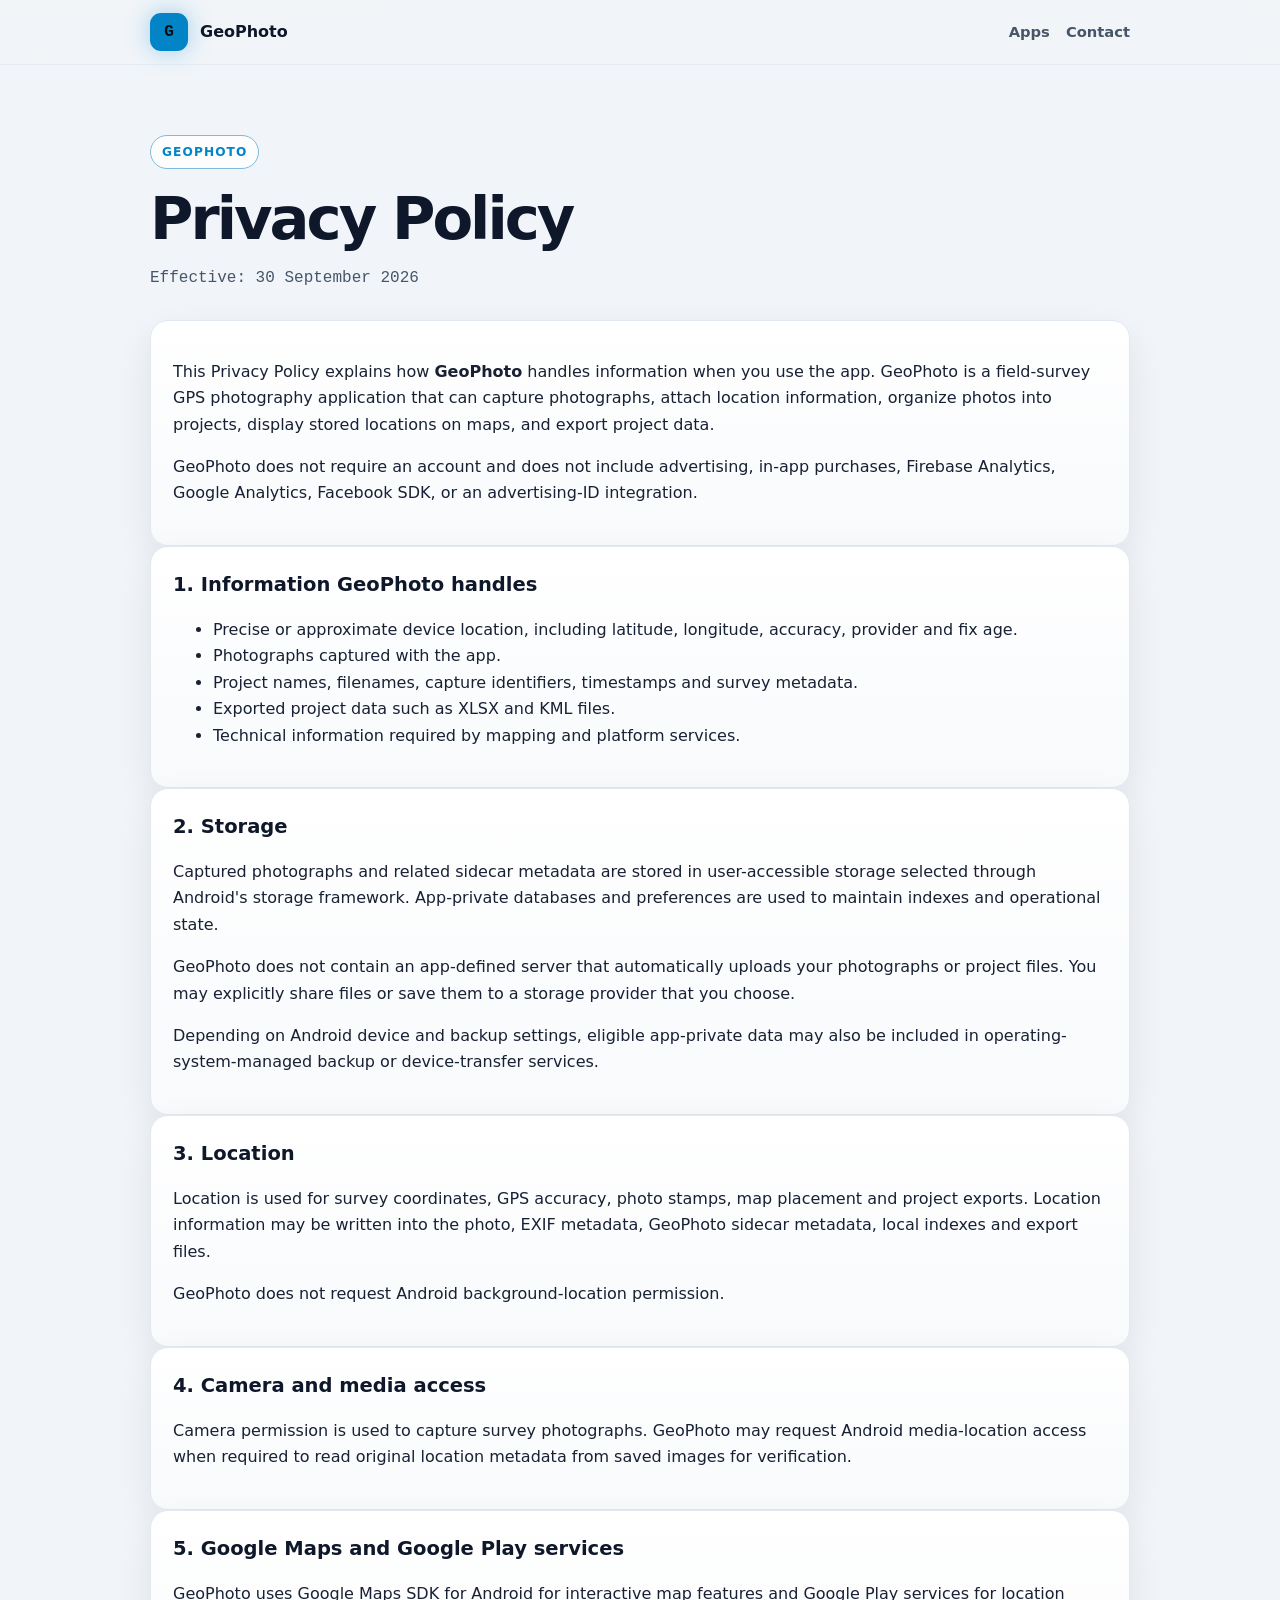
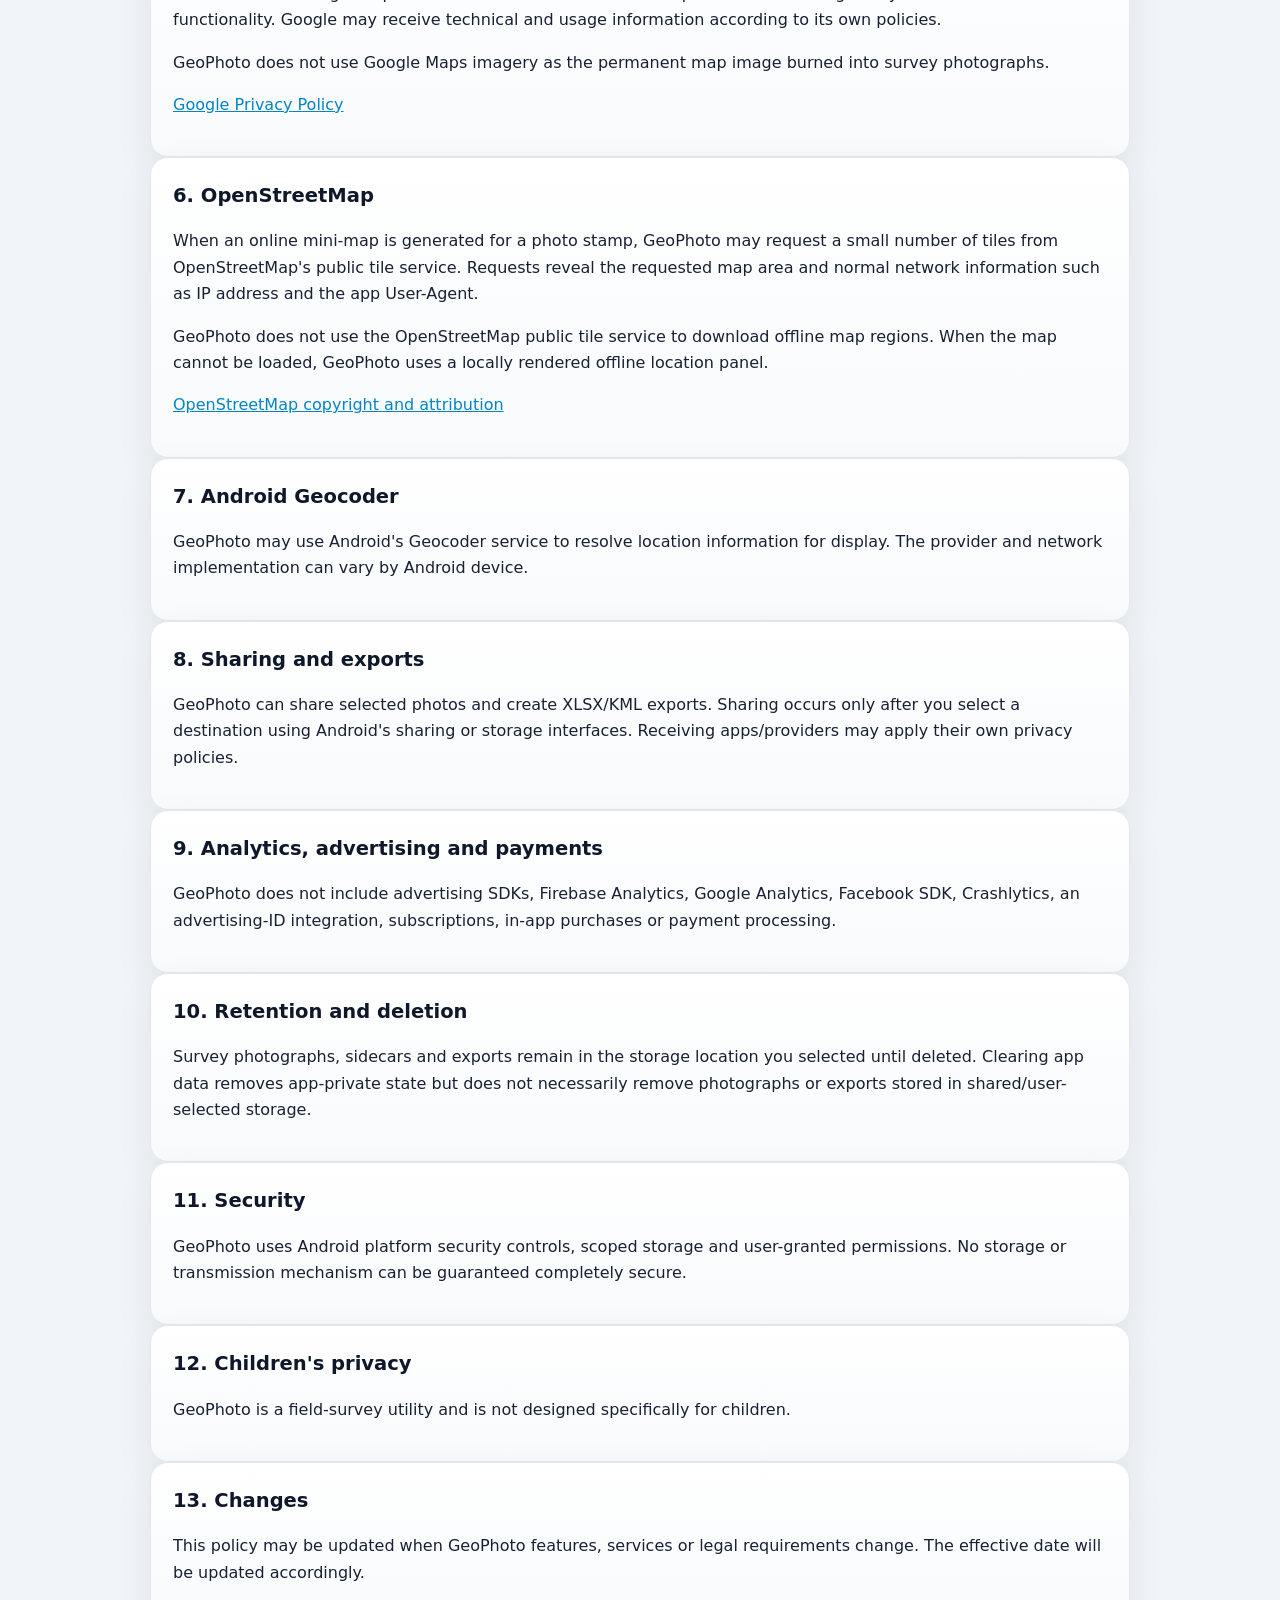
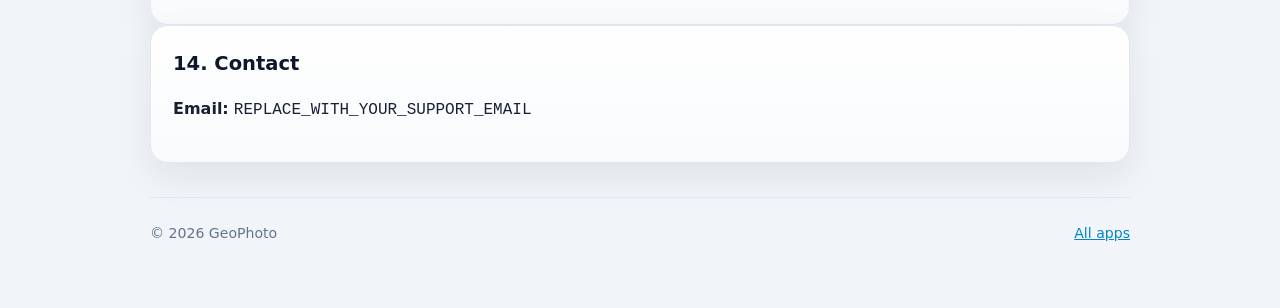
==== geophoto/privacy-policy.html @ 820b0509 "Fix GeoPhoto privacy policy path" ====
<!doctype html>
<html lang="en">
<head>
<meta charset="utf-8"><meta name="viewport" content="width=device-width,initial-scale=1">
<title>GeoPhoto Privacy Policy</title>
<meta name="description" content="Privacy Policy for GeoPhoto.">
<link rel="stylesheet" href="../styles.css">
</head>
<body>
<header class="topbar"><div class="inner">
  <a class="brand" href="../index.html"><span class="logo">G</span><span>GeoPhoto</span></a>
  <nav class="nav"><a href="../index.html">Apps</a><a href="#contact">Contact</a></nav>
</div></header>

<main class="shell">
  <section class="policy-header">
    <span class="eyebrow">GeoPhoto</span>
    <h1>Privacy Policy</h1>
    <p class="muted mono">Effective: 30 September 2026</p>
  </section>

  <section class="card">
    <p>This Privacy Policy explains how <strong>GeoPhoto</strong> handles information when you use the app. GeoPhoto is a field-survey GPS photography application that can capture photographs, attach location information, organize photos into projects, display stored locations on maps, and export project data.</p>
    <p>GeoPhoto does not require an account and does not include advertising, in-app purchases, Firebase Analytics, Google Analytics, Facebook SDK, or an advertising-ID integration.</p>
  </section>

  <section class="card"><h2>1. Information GeoPhoto handles</h2>
    <ul>
      <li>Precise or approximate device location, including latitude, longitude, accuracy, provider and fix age.</li>
      <li>Photographs captured with the app.</li>
      <li>Project names, filenames, capture identifiers, timestamps and survey metadata.</li>
      <li>Exported project data such as XLSX and KML files.</li>
      <li>Technical information required by mapping and platform services.</li>
    </ul>
  </section>

  <section class="card"><h2>2. Storage</h2>
    <p>Captured photographs and related sidecar metadata are stored in user-accessible storage selected through Android's storage framework. App-private databases and preferences are used to maintain indexes and operational state.</p>
    <p>GeoPhoto does not contain an app-defined server that automatically uploads your photographs or project files. You may explicitly share files or save them to a storage provider that you choose.</p>
    <p>Depending on Android device and backup settings, eligible app-private data may also be included in operating-system-managed backup or device-transfer services.</p>
  </section>

  <section class="card"><h2>3. Location</h2>
    <p>Location is used for survey coordinates, GPS accuracy, photo stamps, map placement and project exports. Location information may be written into the photo, EXIF metadata, GeoPhoto sidecar metadata, local indexes and export files.</p>
    <p>GeoPhoto does not request Android background-location permission.</p>
  </section>

  <section class="card"><h2>4. Camera and media access</h2>
    <p>Camera permission is used to capture survey photographs. GeoPhoto may request Android media-location access when required to read original location metadata from saved images for verification.</p>
  </section>

  <section class="card"><h2>5. Google Maps and Google Play services</h2>
    <p>GeoPhoto uses Google Maps SDK for Android for interactive map features and Google Play services for location functionality. Google may receive technical and usage information according to its own policies.</p>
    <p>GeoPhoto does not use Google Maps imagery as the permanent map image burned into survey photographs.</p>
    <p><a href="https://policies.google.com/privacy" rel="noopener noreferrer">Google Privacy Policy</a></p>
  </section>

  <section class="card"><h2>6. OpenStreetMap</h2>
    <p>When an online mini-map is generated for a photo stamp, GeoPhoto may request a small number of tiles from OpenStreetMap's public tile service. Requests reveal the requested map area and normal network information such as IP address and the app User-Agent.</p>
    <p>GeoPhoto does not use the OpenStreetMap public tile service to download offline map regions. When the map cannot be loaded, GeoPhoto uses a locally rendered offline location panel.</p>
    <p><a href="https://www.openstreetmap.org/copyright" rel="noopener noreferrer">OpenStreetMap copyright and attribution</a></p>
  </section>

  <section class="card"><h2>7. Android Geocoder</h2>
    <p>GeoPhoto may use Android's Geocoder service to resolve location information for display. The provider and network implementation can vary by Android device.</p>
  </section>

  <section class="card"><h2>8. Sharing and exports</h2>
    <p>GeoPhoto can share selected photos and create XLSX/KML exports. Sharing occurs only after you select a destination using Android's sharing or storage interfaces. Receiving apps/providers may apply their own privacy policies.</p>
  </section>

  <section class="card"><h2>9. Analytics, advertising and payments</h2>
    <p>GeoPhoto does not include advertising SDKs, Firebase Analytics, Google Analytics, Facebook SDK, Crashlytics, an advertising-ID integration, subscriptions, in-app purchases or payment processing.</p>
  </section>

  <section class="card"><h2>10. Retention and deletion</h2>
    <p>Survey photographs, sidecars and exports remain in the storage location you selected until deleted. Clearing app data removes app-private state but does not necessarily remove photographs or exports stored in shared/user-selected storage.</p>
  </section>

  <section class="card"><h2>11. Security</h2>
    <p>GeoPhoto uses Android platform security controls, scoped storage and user-granted permissions. No storage or transmission mechanism can be guaranteed completely secure.</p>
  </section>

  <section class="card"><h2>12. Children's privacy</h2>
    <p>GeoPhoto is a field-survey utility and is not designed specifically for children.</p>
  </section>

  <section class="card"><h2>13. Changes</h2>
    <p>This policy may be updated when GeoPhoto features, services or legal requirements change. The effective date will be updated accordingly.</p>
  </section>

  <section id="contact" class="card"><h2>14. Contact</h2>
    <p><strong>Email:</strong> <span class="mono">REPLACE_WITH_YOUR_SUPPORT_EMAIL</span></p>
  </section>

  <footer><span>© 2026 GeoPhoto</span><a href="../index.html">All apps</a></footer>
</main>
</body>
</html>
---- styles.css ----
:root{
  color-scheme: dark light;
  --bg:#080B11;
  --surface:#131C2E;
  --surface2:#0E1422;
  --border:#1B2438;
  --text:#FFFFFF;
  --muted:#8B9CB8;
  --subtle:#64748B;
  --cyan:#00F0FF;
  --green:#10B981;
  --amber:#F59E0B;
  --purple:#A855F7;
  --danger:#EF4444;
  --shadow:rgba(0,0,0,.28);
}
@media (prefers-color-scheme: light){
  :root{
    --bg:#F1F5F9;
    --surface:#FFFFFF;
    --surface2:#F8FAFC;
    --border:#E2E8F0;
    --text:#0F172A;
    --muted:#475569;
    --subtle:#64748B;
    --cyan:#0284C7;
    --green:#059669;
    --amber:#D97706;
    --purple:#7E22CE;
    --danger:#DC2626;
    --shadow:rgba(15,23,42,.08);
  }
}
*{box-sizing:border-box}
html{scroll-behavior:smooth}
body{
  margin:0;
  background:
    radial-gradient(1000px 600px at 15% -10%, color-mix(in srgb,var(--cyan) 10%,transparent),transparent 65%),
    var(--bg);
  color:var(--text);
  font-family:Inter,ui-sans-serif,system-ui,-apple-system,BlinkMacSystemFont,"Segoe UI",sans-serif;
  line-height:1.65;
}
a{color:var(--cyan)}
.shell{width:min(980px,calc(100% - 28px));margin:auto;padding:22px 0 40px}
.topbar{
  position:sticky;top:0;z-index:20;
  backdrop-filter:blur(16px);
  background:color-mix(in srgb,var(--bg) 86%,transparent);
  border-bottom:1px solid color-mix(in srgb,var(--border) 75%,transparent);
}
.topbar .inner{
  width:min(980px,calc(100% - 28px));
  margin:auto;
  display:flex;align-items:center;justify-content:space-between;
  min-height:64px;
}
.brand{display:flex;align-items:center;gap:12px;text-decoration:none;color:var(--text);font-weight:800}
.logo{
  width:38px;height:38px;border-radius:11px;
  display:grid;place-items:center;
  color:#001014;background:var(--cyan);
  box-shadow:0 0 24px color-mix(in srgb,var(--cyan) 35%,transparent);
  font-family:"JetBrains Mono",ui-monospace,monospace;font-weight:900
}
.nav{display:flex;gap:16px;font-size:.92rem}
.nav a{text-decoration:none;color:var(--muted);font-weight:700}
.nav a:hover{color:var(--cyan)}
.hero{padding:72px 0 28px}
.eyebrow{
  display:inline-flex;gap:8px;align-items:center;
  border:1px solid color-mix(in srgb,var(--cyan) 45%,var(--border));
  background:color-mix(in srgb,var(--surface) 84%,transparent);
  color:var(--cyan);border-radius:999px;padding:6px 11px;
  font-size:.76rem;font-weight:900;letter-spacing:.09em;text-transform:uppercase
}
h1{font-size:clamp(2.3rem,6vw,4.8rem);line-height:1.02;letter-spacing:-.05em;margin:20px 0 14px}
h2{font-size:1.22rem;margin:0 0 10px}
.lead{max-width:760px;color:var(--muted);font-size:1.06rem}
.grid{display:grid;grid-template-columns:repeat(2,minmax(0,1fr));gap:16px;margin-top:26px}
.card{
  background:linear-gradient(180deg,var(--surface),var(--surface2));
  border:1px solid var(--border);border-radius:18px;padding:22px;
  box-shadow:0 14px 36px var(--shadow)
}
.card.app{position:relative;overflow:hidden}
.card.app:after{
  content:"";position:absolute;left:0;right:0;bottom:0;height:3px;
  background:linear-gradient(90deg,var(--cyan),var(--purple))
}
.card p,.card li{color:color-mix(in srgb,var(--text) 84%,var(--muted))}
.meta{
  display:flex;flex-wrap:wrap;gap:10px;margin-top:14px;
  font-family:"JetBrains Mono",ui-monospace,monospace;font-size:.82rem;color:var(--subtle)
}
.pill{border:1px solid var(--border);border-radius:999px;padding:4px 8px}
.btn{
  display:inline-flex;align-items:center;justify-content:center;
  margin-top:14px;padding:11px 15px;border-radius:12px;
  background:var(--cyan);color:#001014;text-decoration:none;font-weight:900
}
.section{margin:18px 0}
.policy-header{padding:48px 0 12px}
.policy-header h1{font-size:clamp(2.2rem,5vw,3.7rem)}
.muted{color:var(--muted)}
.mono{font-family:"JetBrains Mono",ui-monospace,SFMono-Regular,Menlo,monospace}
.notice{
  border-left:3px solid var(--cyan);
  background:color-mix(in srgb,var(--cyan) 6%,var(--surface));
  padding:14px 16px;border-radius:10px;color:var(--muted)
}
footer{
  display:flex;justify-content:space-between;gap:14px;
  border-top:1px solid var(--border);
  margin-top:34px;padding:24px 0;color:var(--subtle);font-size:.88rem
}
@media(max-width:700px){
  .grid{grid-template-columns:1fr}
  .hero{padding-top:46px}
  .nav{gap:10px;font-size:.84rem}
  .shell,.topbar .inner{width:min(100% - 20px,980px)}
  .card{padding:18px}
  footer{flex-direction:column}
}
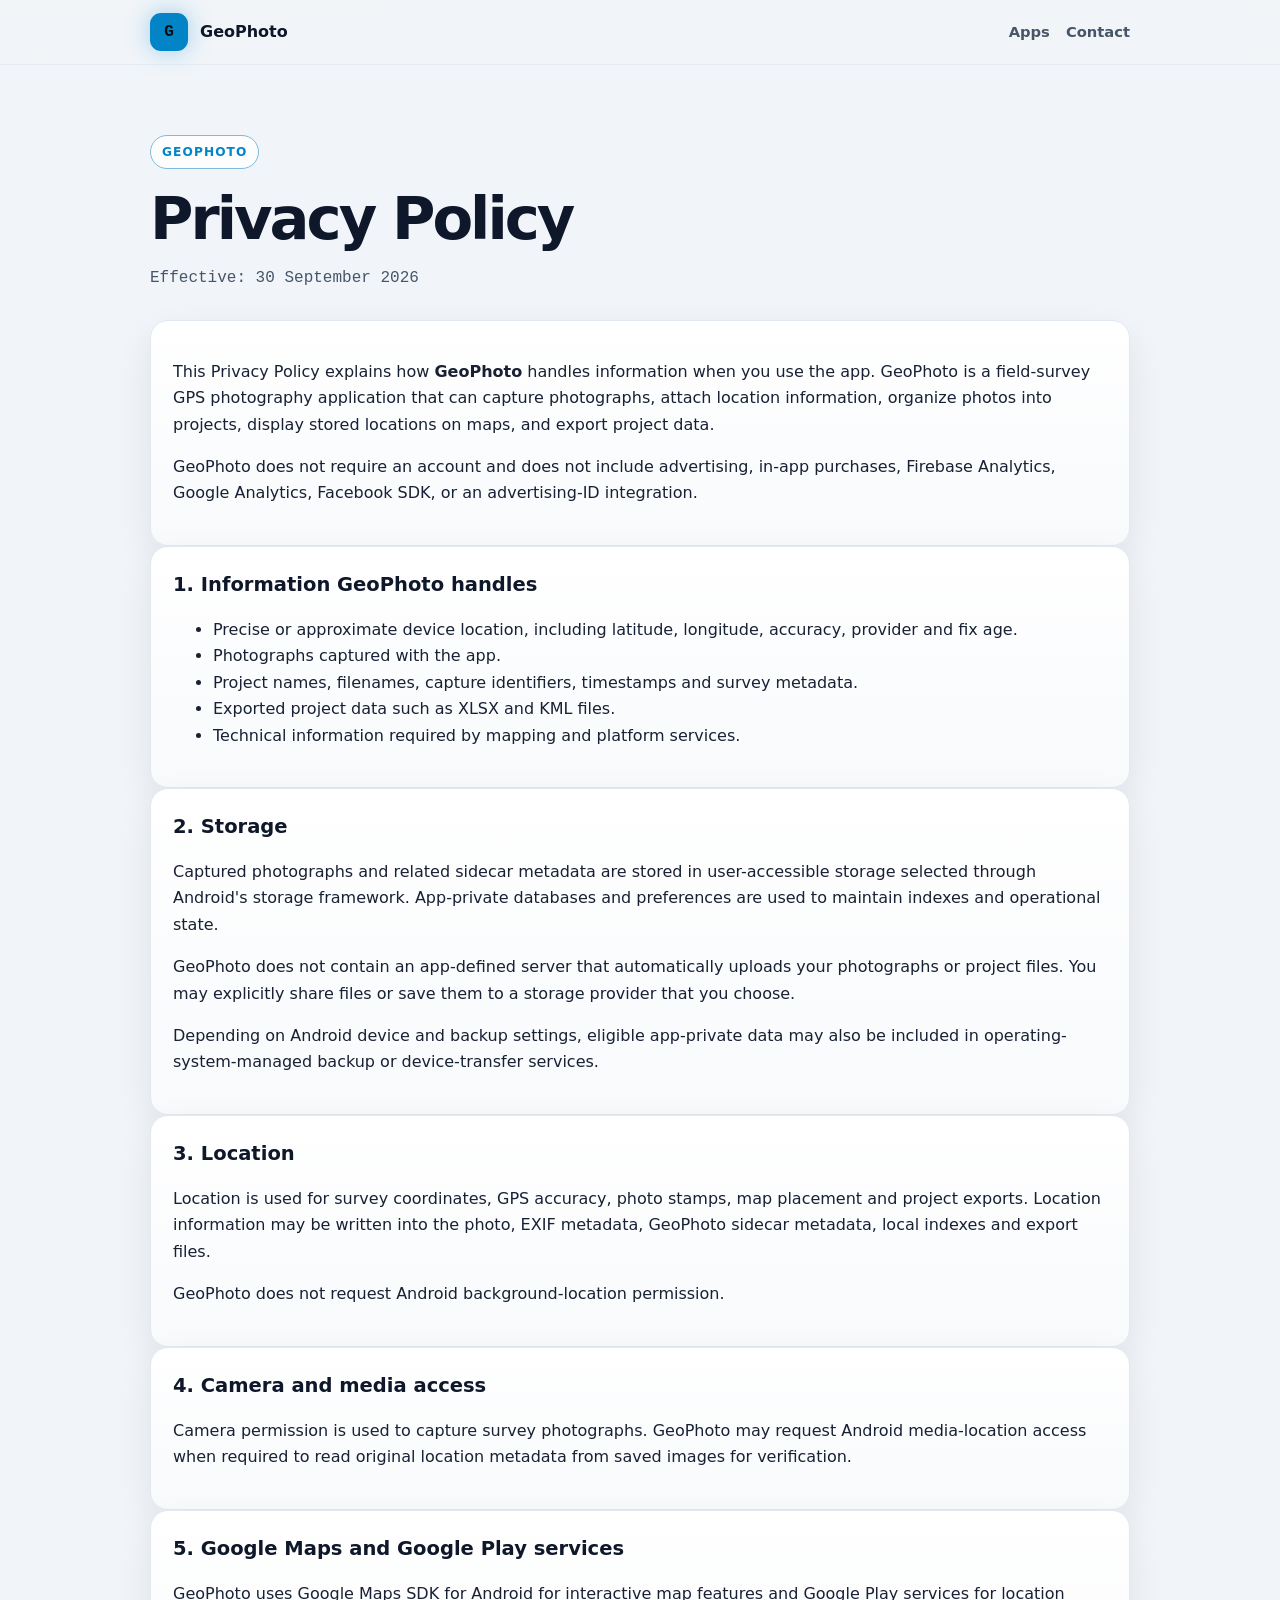
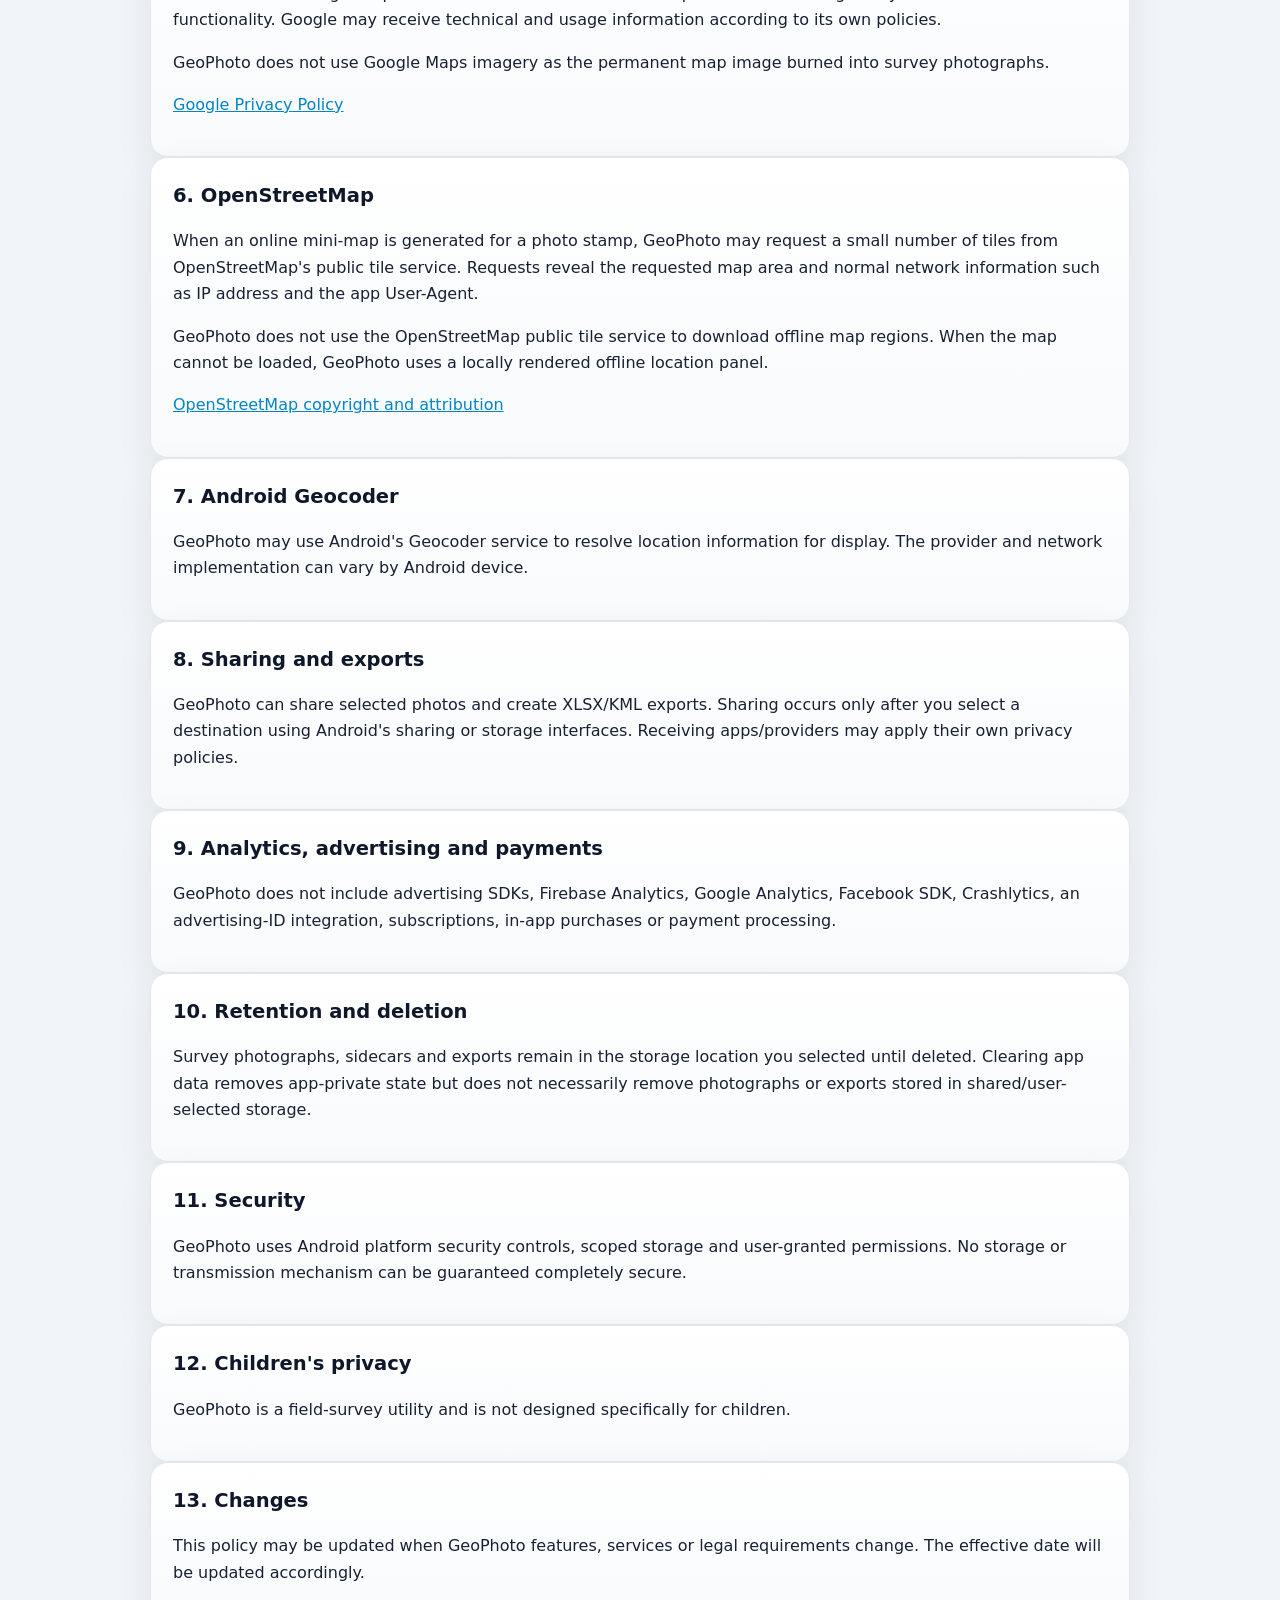
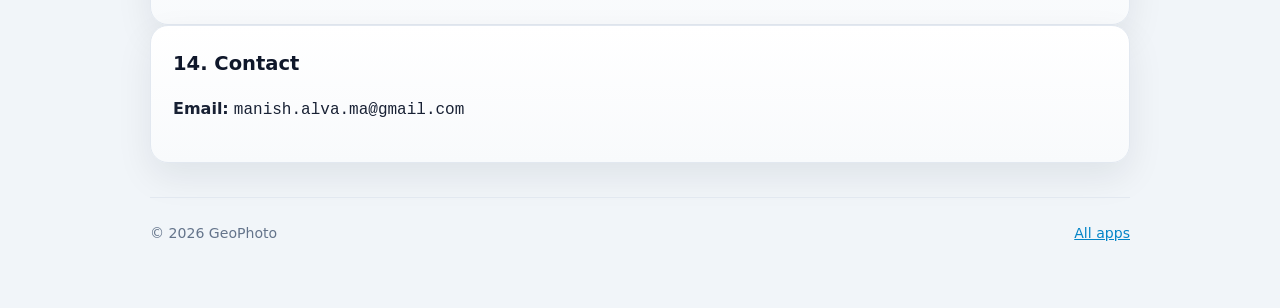
==== commit fe04c897: "policy" ====
--- a/geophoto/privacy-policy.html
+++ b/geophoto/privacy-policy.html
@@ -90,7 +90,7 @@
   </section>
 
   <section id="contact" class="card"><h2>14. Contact</h2>
-    <p><strong>Email:</strong> <span class="mono">REPLACE_WITH_YOUR_SUPPORT_EMAIL</span></p>
+    <p><strong>Email:</strong> <span class="mono">manish.alva.ma@gmail.com</span></p>
   </section>
 
   <footer><span>© 2026 GeoPhoto</span><a href="../index.html">All apps</a></footer>
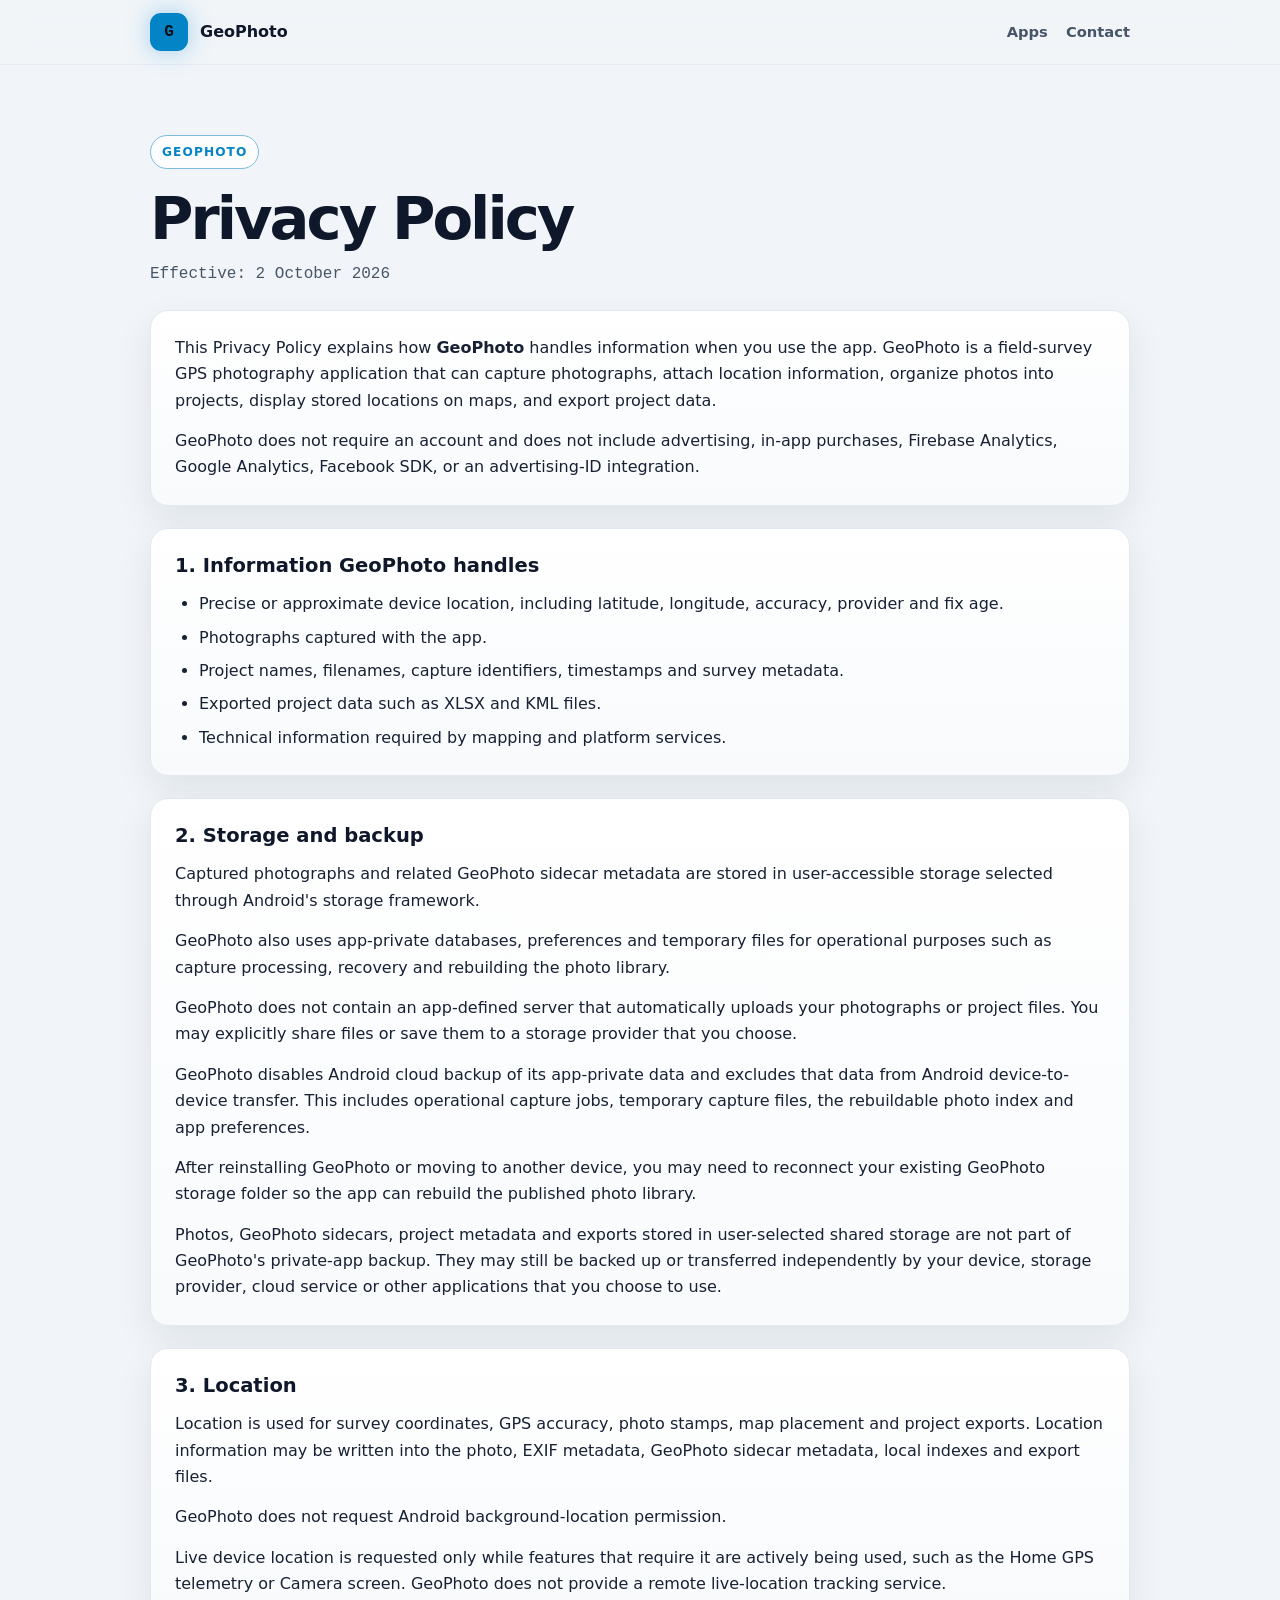
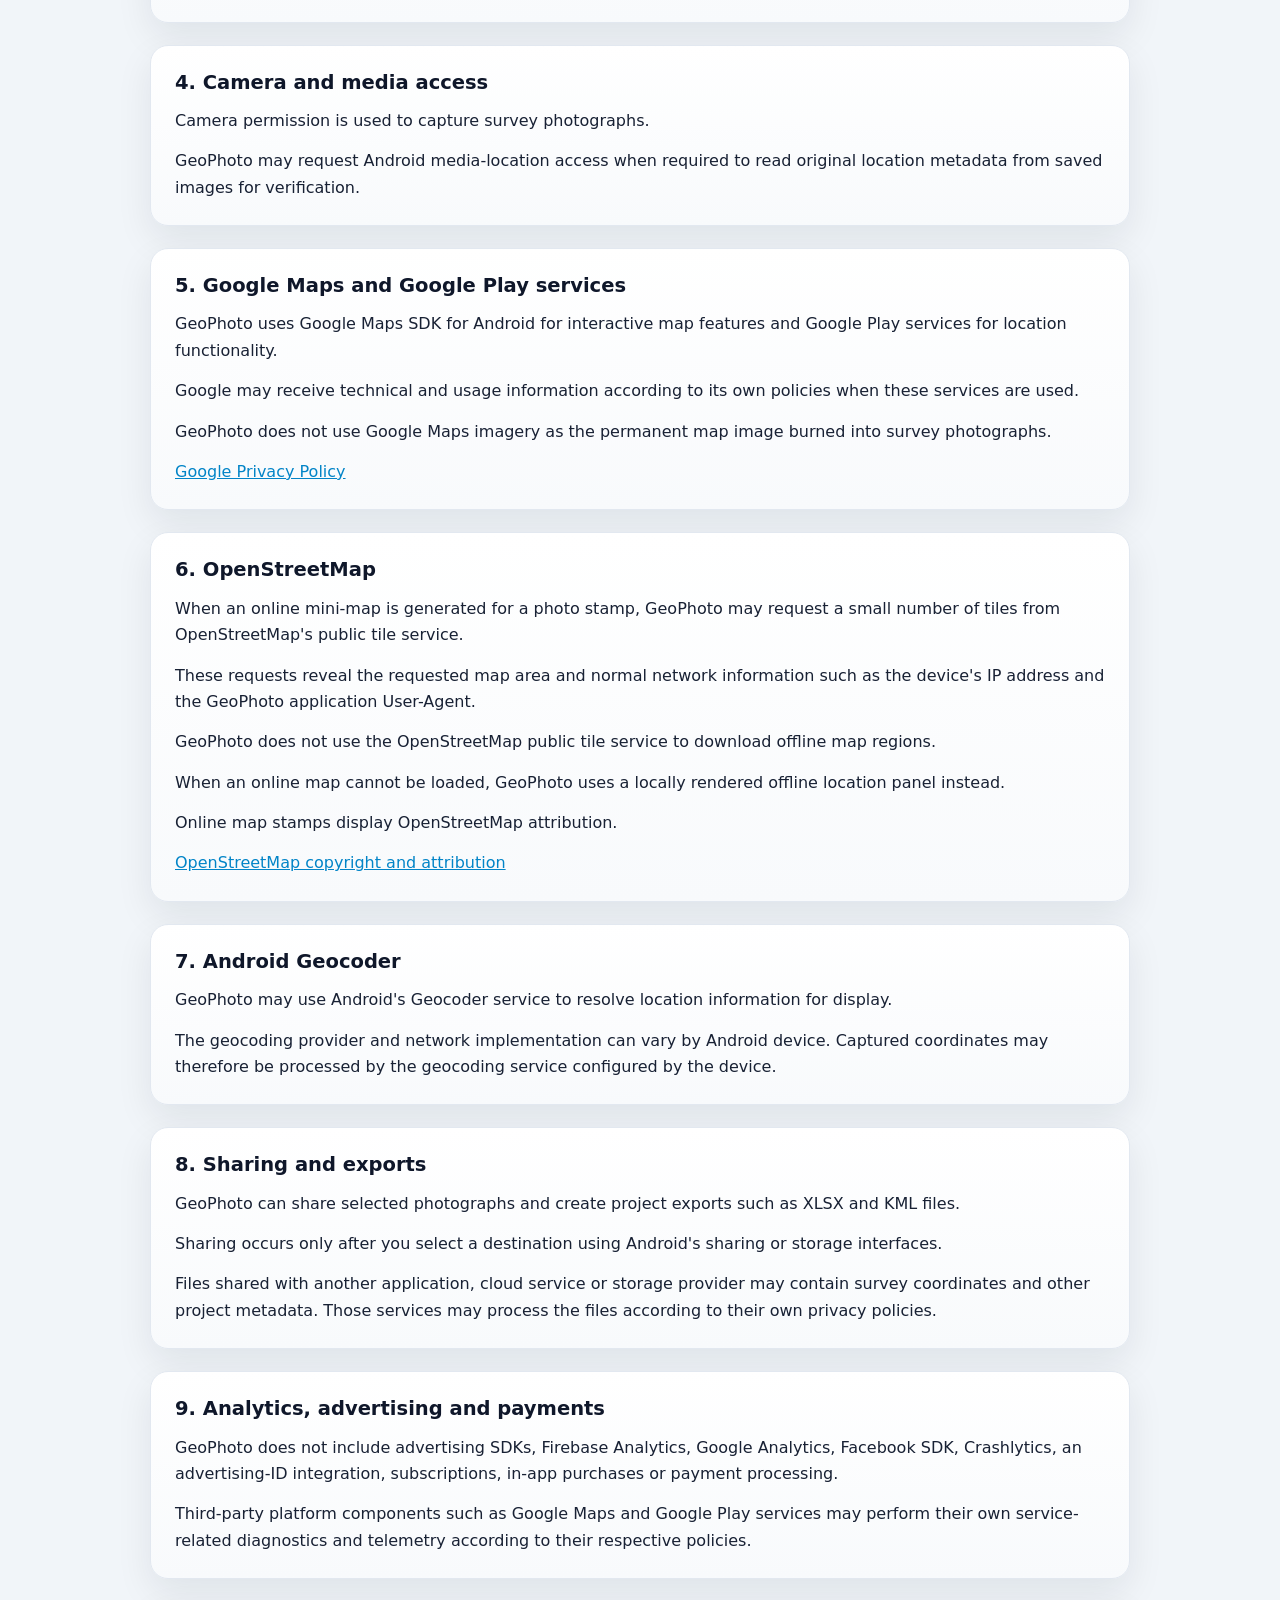
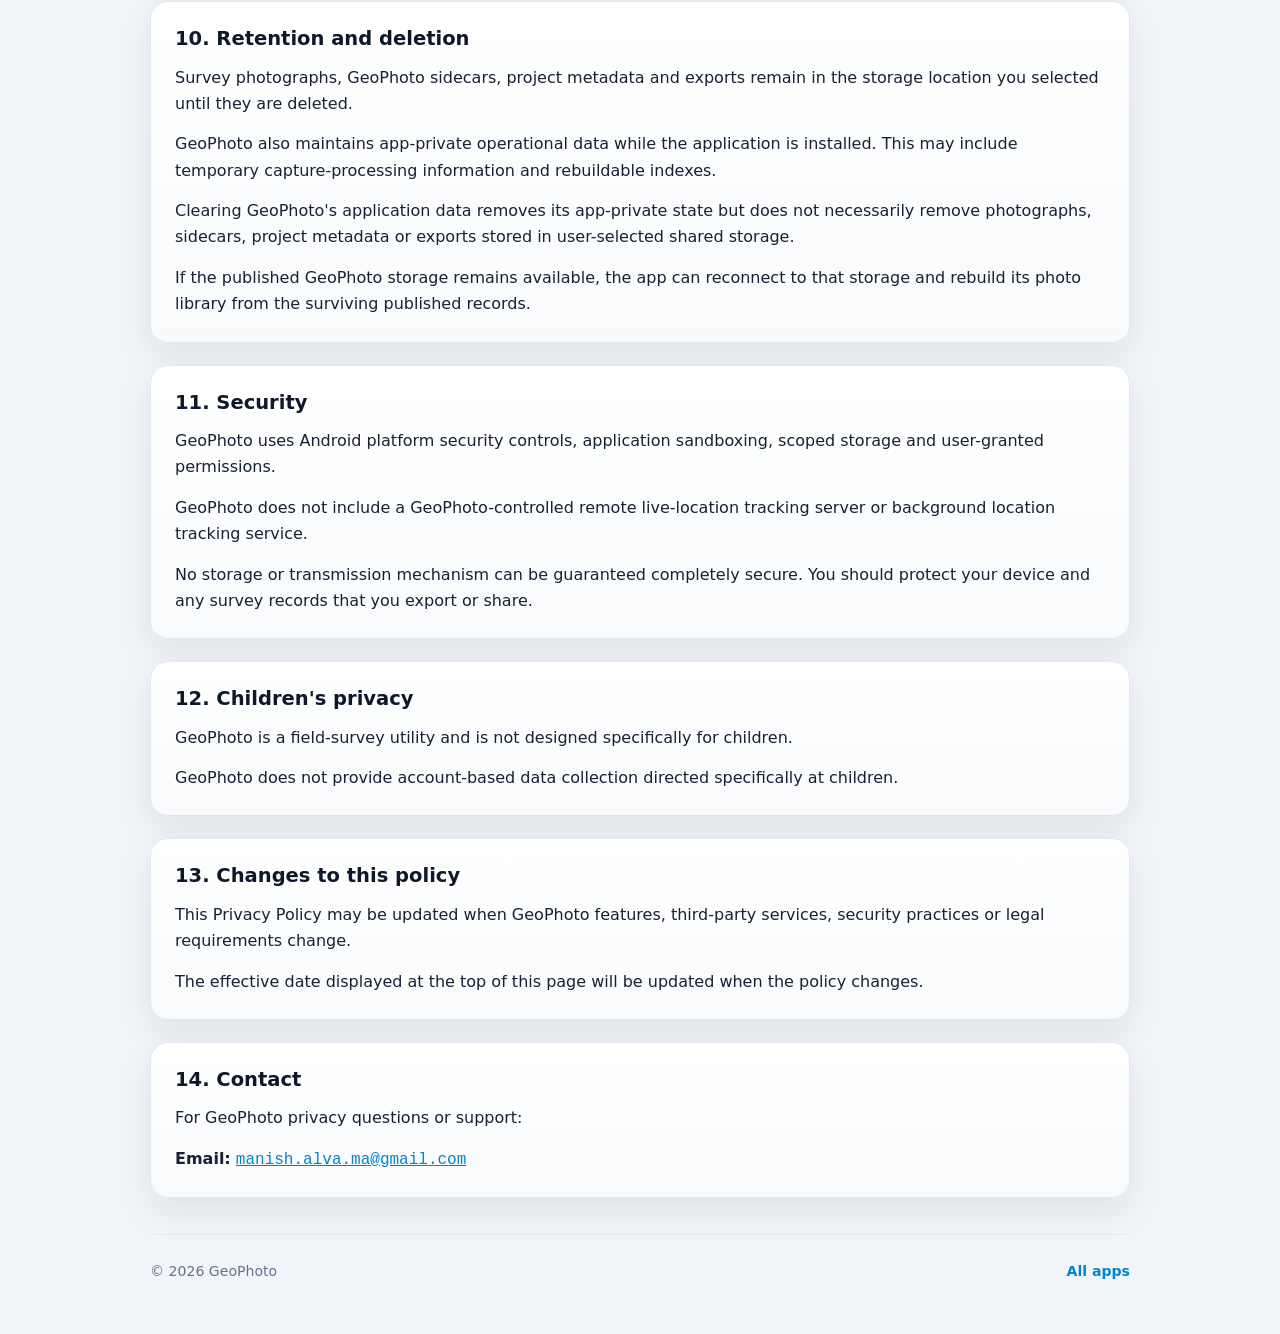
==== commit 7dc02588: "Update GeoPhoto privacy and backup policy" ====
--- a/geophoto/privacy-policy.html
+++ b/geophoto/privacy-policy.html
@@ -1,99 +1,605 @@
 <!doctype html>
 <html lang="en">
+
 <head>
-<meta charset="utf-8"><meta name="viewport" content="width=device-width,initial-scale=1">
-<title>GeoPhoto Privacy Policy</title>
-<meta name="description" content="Privacy Policy for GeoPhoto.">
-<link rel="stylesheet" href="../styles.css">
+  <meta charset="utf-8">
+  <meta name="viewport" content="width=device-width,initial-scale=1">
+
+  <title>GeoPhoto Privacy Policy</title>
+
+  <meta
+    name="description"
+    content="Privacy Policy for GeoPhoto."
+  >
+
+  <link
+    rel="stylesheet"
+    href="../styles.css"
+  >
 </head>
+
+
 <body>
-<header class="topbar"><div class="inner">
-  <a class="brand" href="../index.html"><span class="logo">G</span><span>GeoPhoto</span></a>
-  <nav class="nav"><a href="../index.html">Apps</a><a href="#contact">Contact</a></nav>
-</div></header>
+
+<header class="topbar">
+
+  <div class="inner">
+
+    <a
+      class="brand"
+      href="../index.html"
+    >
+      <span class="logo">G</span>
+      <span>GeoPhoto</span>
+    </a>
+
+
+    <nav class="nav">
+
+      <a href="../index.html">
+        Apps
+      </a>
+
+      <a href="#contact">
+        Contact
+      </a>
+
+    </nav>
+
+  </div>
+
+</header>
+
 
 <main class="shell">
+
+
+  <!-- =====================================================
+       HEADER
+  ====================================================== -->
+
   <section class="policy-header">
-    <span class="eyebrow">GeoPhoto</span>
-    <h1>Privacy Policy</h1>
-    <p class="muted mono">Effective: 30 September 2026</p>
-  </section>
-
-  <section class="card">
-    <p>This Privacy Policy explains how <strong>GeoPhoto</strong> handles information when you use the app. GeoPhoto is a field-survey GPS photography application that can capture photographs, attach location information, organize photos into projects, display stored locations on maps, and export project data.</p>
-    <p>GeoPhoto does not require an account and does not include advertising, in-app purchases, Firebase Analytics, Google Analytics, Facebook SDK, or an advertising-ID integration.</p>
-  </section>
-
-  <section class="card"><h2>1. Information GeoPhoto handles</h2>
+
+    <span class="eyebrow">
+      GeoPhoto
+    </span>
+
+    <h1>
+      Privacy Policy
+    </h1>
+
+    <p class="muted mono">
+      Effective: 2 October 2026
+    </p>
+
+  </section>
+
+
+
+  <!-- =====================================================
+       INTRODUCTION
+  ====================================================== -->
+
+  <section class="card">
+
+    <p>
+      This Privacy Policy explains how
+      <strong>GeoPhoto</strong>
+      handles information when you use the app.
+      GeoPhoto is a field-survey GPS photography application
+      that can capture photographs, attach location information,
+      organize photos into projects, display stored locations on
+      maps, and export project data.
+    </p>
+
+    <p>
+      GeoPhoto does not require an account and does not include
+      advertising, in-app purchases, Firebase Analytics,
+      Google Analytics, Facebook SDK, or an advertising-ID
+      integration.
+    </p>
+
+  </section>
+
+
+
+  <!-- =====================================================
+       1. INFORMATION
+  ====================================================== -->
+
+  <section class="card">
+
+    <h2>
+      1. Information GeoPhoto handles
+    </h2>
+
     <ul>
-      <li>Precise or approximate device location, including latitude, longitude, accuracy, provider and fix age.</li>
-      <li>Photographs captured with the app.</li>
-      <li>Project names, filenames, capture identifiers, timestamps and survey metadata.</li>
-      <li>Exported project data such as XLSX and KML files.</li>
-      <li>Technical information required by mapping and platform services.</li>
+
+      <li>
+        Precise or approximate device location, including
+        latitude, longitude, accuracy, provider and fix age.
+      </li>
+
+      <li>
+        Photographs captured with the app.
+      </li>
+
+      <li>
+        Project names, filenames, capture identifiers,
+        timestamps and survey metadata.
+      </li>
+
+      <li>
+        Exported project data such as XLSX and KML files.
+      </li>
+
+      <li>
+        Technical information required by mapping and
+        platform services.
+      </li>
+
     </ul>
-  </section>
-
-  <section class="card"><h2>2. Storage</h2>
-    <p>Captured photographs and related sidecar metadata are stored in user-accessible storage selected through Android's storage framework. App-private databases and preferences are used to maintain indexes and operational state.</p>
-    <p>GeoPhoto does not contain an app-defined server that automatically uploads your photographs or project files. You may explicitly share files or save them to a storage provider that you choose.</p>
-    <p>Depending on Android device and backup settings, eligible app-private data may also be included in operating-system-managed backup or device-transfer services.</p>
-  </section>
-
-  <section class="card"><h2>3. Location</h2>
-    <p>Location is used for survey coordinates, GPS accuracy, photo stamps, map placement and project exports. Location information may be written into the photo, EXIF metadata, GeoPhoto sidecar metadata, local indexes and export files.</p>
-    <p>GeoPhoto does not request Android background-location permission.</p>
-  </section>
-
-  <section class="card"><h2>4. Camera and media access</h2>
-    <p>Camera permission is used to capture survey photographs. GeoPhoto may request Android media-location access when required to read original location metadata from saved images for verification.</p>
-  </section>
-
-  <section class="card"><h2>5. Google Maps and Google Play services</h2>
-    <p>GeoPhoto uses Google Maps SDK for Android for interactive map features and Google Play services for location functionality. Google may receive technical and usage information according to its own policies.</p>
-    <p>GeoPhoto does not use Google Maps imagery as the permanent map image burned into survey photographs.</p>
-    <p><a href="https://policies.google.com/privacy" rel="noopener noreferrer">Google Privacy Policy</a></p>
-  </section>
-
-  <section class="card"><h2>6. OpenStreetMap</h2>
-    <p>When an online mini-map is generated for a photo stamp, GeoPhoto may request a small number of tiles from OpenStreetMap's public tile service. Requests reveal the requested map area and normal network information such as IP address and the app User-Agent.</p>
-    <p>GeoPhoto does not use the OpenStreetMap public tile service to download offline map regions. When the map cannot be loaded, GeoPhoto uses a locally rendered offline location panel.</p>
-    <p><a href="https://www.openstreetmap.org/copyright" rel="noopener noreferrer">OpenStreetMap copyright and attribution</a></p>
-  </section>
-
-  <section class="card"><h2>7. Android Geocoder</h2>
-    <p>GeoPhoto may use Android's Geocoder service to resolve location information for display. The provider and network implementation can vary by Android device.</p>
-  </section>
-
-  <section class="card"><h2>8. Sharing and exports</h2>
-    <p>GeoPhoto can share selected photos and create XLSX/KML exports. Sharing occurs only after you select a destination using Android's sharing or storage interfaces. Receiving apps/providers may apply their own privacy policies.</p>
-  </section>
-
-  <section class="card"><h2>9. Analytics, advertising and payments</h2>
-    <p>GeoPhoto does not include advertising SDKs, Firebase Analytics, Google Analytics, Facebook SDK, Crashlytics, an advertising-ID integration, subscriptions, in-app purchases or payment processing.</p>
-  </section>
-
-  <section class="card"><h2>10. Retention and deletion</h2>
-    <p>Survey photographs, sidecars and exports remain in the storage location you selected until deleted. Clearing app data removes app-private state but does not necessarily remove photographs or exports stored in shared/user-selected storage.</p>
-  </section>
-
-  <section class="card"><h2>11. Security</h2>
-    <p>GeoPhoto uses Android platform security controls, scoped storage and user-granted permissions. No storage or transmission mechanism can be guaranteed completely secure.</p>
-  </section>
-
-  <section class="card"><h2>12. Children's privacy</h2>
-    <p>GeoPhoto is a field-survey utility and is not designed specifically for children.</p>
-  </section>
-
-  <section class="card"><h2>13. Changes</h2>
-    <p>This policy may be updated when GeoPhoto features, services or legal requirements change. The effective date will be updated accordingly.</p>
-  </section>
-
-  <section id="contact" class="card"><h2>14. Contact</h2>
-    <p><strong>Email:</strong> <span class="mono">manish.alva.ma@gmail.com</span></p>
-  </section>
-
-  <footer><span>© 2026 GeoPhoto</span><a href="../index.html">All apps</a></footer>
+
+  </section>
+
+
+
+  <!-- =====================================================
+       2. STORAGE AND BACKUP
+  ====================================================== -->
+
+  <section class="card">
+
+    <h2>
+      2. Storage and backup
+    </h2>
+
+    <p>
+      Captured photographs and related GeoPhoto sidecar metadata
+      are stored in user-accessible storage selected through
+      Android's storage framework.
+    </p>
+
+    <p>
+      GeoPhoto also uses app-private databases, preferences and
+      temporary files for operational purposes such as capture
+      processing, recovery and rebuilding the photo library.
+    </p>
+
+    <p>
+      GeoPhoto does not contain an app-defined server that
+      automatically uploads your photographs or project files.
+      You may explicitly share files or save them to a storage
+      provider that you choose.
+    </p>
+
+    <p>
+      GeoPhoto disables Android cloud backup of its app-private
+      data and excludes that data from Android device-to-device
+      transfer. This includes operational capture jobs,
+      temporary capture files, the rebuildable photo index and
+      app preferences.
+    </p>
+
+    <p>
+      After reinstalling GeoPhoto or moving to another device,
+      you may need to reconnect your existing GeoPhoto storage
+      folder so the app can rebuild the published photo library.
+    </p>
+
+    <p>
+      Photos, GeoPhoto sidecars, project metadata and exports
+      stored in user-selected shared storage are not part of
+      GeoPhoto's private-app backup. They may still be backed up
+      or transferred independently by your device, storage
+      provider, cloud service or other applications that you
+      choose to use.
+    </p>
+
+  </section>
+
+
+
+  <!-- =====================================================
+       3. LOCATION
+  ====================================================== -->
+
+  <section class="card">
+
+    <h2>
+      3. Location
+    </h2>
+
+    <p>
+      Location is used for survey coordinates, GPS accuracy,
+      photo stamps, map placement and project exports.
+      Location information may be written into the photo,
+      EXIF metadata, GeoPhoto sidecar metadata, local indexes
+      and export files.
+    </p>
+
+    <p>
+      GeoPhoto does not request Android background-location
+      permission.
+    </p>
+
+    <p>
+      Live device location is requested only while features that
+      require it are actively being used, such as the Home GPS
+      telemetry or Camera screen. GeoPhoto does not provide a
+      remote live-location tracking service.
+    </p>
+
+  </section>
+
+
+
+  <!-- =====================================================
+       4. CAMERA
+  ====================================================== -->
+
+  <section class="card">
+
+    <h2>
+      4. Camera and media access
+    </h2>
+
+    <p>
+      Camera permission is used to capture survey photographs.
+    </p>
+
+    <p>
+      GeoPhoto may request Android media-location access when
+      required to read original location metadata from saved
+      images for verification.
+    </p>
+
+  </section>
+
+
+
+  <!-- =====================================================
+       5. GOOGLE MAPS
+  ====================================================== -->
+
+  <section class="card">
+
+    <h2>
+      5. Google Maps and Google Play services
+    </h2>
+
+    <p>
+      GeoPhoto uses Google Maps SDK for Android for interactive
+      map features and Google Play services for location
+      functionality.
+    </p>
+
+    <p>
+      Google may receive technical and usage information
+      according to its own policies when these services are used.
+    </p>
+
+    <p>
+      GeoPhoto does not use Google Maps imagery as the permanent
+      map image burned into survey photographs.
+    </p>
+
+    <p>
+      <a
+        href="https://policies.google.com/privacy"
+        rel="noopener noreferrer"
+      >
+        Google Privacy Policy
+      </a>
+    </p>
+
+  </section>
+
+
+
+  <!-- =====================================================
+       6. OPENSTREETMAP
+  ====================================================== -->
+
+  <section class="card">
+
+    <h2>
+      6. OpenStreetMap
+    </h2>
+
+    <p>
+      When an online mini-map is generated for a photo stamp,
+      GeoPhoto may request a small number of tiles from
+      OpenStreetMap's public tile service.
+    </p>
+
+    <p>
+      These requests reveal the requested map area and normal
+      network information such as the device's IP address and
+      the GeoPhoto application User-Agent.
+    </p>
+
+    <p>
+      GeoPhoto does not use the OpenStreetMap public tile
+      service to download offline map regions.
+    </p>
+
+    <p>
+      When an online map cannot be loaded, GeoPhoto uses a
+      locally rendered offline location panel instead.
+    </p>
+
+    <p>
+      Online map stamps display OpenStreetMap attribution.
+    </p>
+
+    <p>
+      <a
+        href="https://www.openstreetmap.org/copyright"
+        rel="noopener noreferrer"
+      >
+        OpenStreetMap copyright and attribution
+      </a>
+    </p>
+
+  </section>
+
+
+
+  <!-- =====================================================
+       7. ANDROID GEOCODER
+  ====================================================== -->
+
+  <section class="card">
+
+    <h2>
+      7. Android Geocoder
+    </h2>
+
+    <p>
+      GeoPhoto may use Android's Geocoder service to resolve
+      location information for display.
+    </p>
+
+    <p>
+      The geocoding provider and network implementation can
+      vary by Android device. Captured coordinates may therefore
+      be processed by the geocoding service configured by the
+      device.
+    </p>
+
+  </section>
+
+
+
+  <!-- =====================================================
+       8. SHARING
+  ====================================================== -->
+
+  <section class="card">
+
+    <h2>
+      8. Sharing and exports
+    </h2>
+
+    <p>
+      GeoPhoto can share selected photographs and create project
+      exports such as XLSX and KML files.
+    </p>
+
+    <p>
+      Sharing occurs only after you select a destination using
+      Android's sharing or storage interfaces.
+    </p>
+
+    <p>
+      Files shared with another application, cloud service or
+      storage provider may contain survey coordinates and other
+      project metadata. Those services may process the files
+      according to their own privacy policies.
+    </p>
+
+  </section>
+
+
+
+  <!-- =====================================================
+       9. ANALYTICS / ADS / PAYMENTS
+  ====================================================== -->
+
+  <section class="card">
+
+    <h2>
+      9. Analytics, advertising and payments
+    </h2>
+
+    <p>
+      GeoPhoto does not include advertising SDKs, Firebase
+      Analytics, Google Analytics, Facebook SDK, Crashlytics,
+      an advertising-ID integration, subscriptions,
+      in-app purchases or payment processing.
+    </p>
+
+    <p>
+      Third-party platform components such as Google Maps and
+      Google Play services may perform their own service-related
+      diagnostics and telemetry according to their respective
+      policies.
+    </p>
+
+  </section>
+
+
+
+  <!-- =====================================================
+       10. RETENTION / DELETION
+  ====================================================== -->
+
+  <section class="card">
+
+    <h2>
+      10. Retention and deletion
+    </h2>
+
+    <p>
+      Survey photographs, GeoPhoto sidecars, project metadata
+      and exports remain in the storage location you selected
+      until they are deleted.
+    </p>
+
+    <p>
+      GeoPhoto also maintains app-private operational data while
+      the application is installed. This may include temporary
+      capture-processing information and rebuildable indexes.
+    </p>
+
+    <p>
+      Clearing GeoPhoto's application data removes its
+      app-private state but does not necessarily remove
+      photographs, sidecars, project metadata or exports stored
+      in user-selected shared storage.
+    </p>
+
+    <p>
+      If the published GeoPhoto storage remains available, the
+      app can reconnect to that storage and rebuild its photo
+      library from the surviving published records.
+    </p>
+
+  </section>
+
+
+
+  <!-- =====================================================
+       11. SECURITY
+  ====================================================== -->
+
+  <section class="card">
+
+    <h2>
+      11. Security
+    </h2>
+
+    <p>
+      GeoPhoto uses Android platform security controls,
+      application sandboxing, scoped storage and user-granted
+      permissions.
+    </p>
+
+    <p>
+      GeoPhoto does not include a GeoPhoto-controlled remote
+      live-location tracking server or background location
+      tracking service.
+    </p>
+
+    <p>
+      No storage or transmission mechanism can be guaranteed
+      completely secure. You should protect your device and
+      any survey records that you export or share.
+    </p>
+
+  </section>
+
+
+
+  <!-- =====================================================
+       12. CHILDREN
+  ====================================================== -->
+
+  <section class="card">
+
+    <h2>
+      12. Children's privacy
+    </h2>
+
+    <p>
+      GeoPhoto is a field-survey utility and is not designed
+      specifically for children.
+    </p>
+
+    <p>
+      GeoPhoto does not provide account-based data collection
+      directed specifically at children.
+    </p>
+
+  </section>
+
+
+
+  <!-- =====================================================
+       13. CHANGES
+  ====================================================== -->
+
+  <section class="card">
+
+    <h2>
+      13. Changes to this policy
+    </h2>
+
+    <p>
+      This Privacy Policy may be updated when GeoPhoto features,
+      third-party services, security practices or legal
+      requirements change.
+    </p>
+
+    <p>
+      The effective date displayed at the top of this page will
+      be updated when the policy changes.
+    </p>
+
+  </section>
+
+
+
+  <!-- =====================================================
+       14. CONTACT
+  ====================================================== -->
+
+  <section
+    id="contact"
+    class="card"
+  >
+
+    <h2>
+      14. Contact
+    </h2>
+
+    <p>
+      For GeoPhoto privacy questions or support:
+    </p>
+
+    <p>
+      <strong>Email:</strong>
+      <a
+        class="mono"
+        href="mailto:manish.alva.ma@gmail.com"
+      >
+        manish.alva.ma@gmail.com
+      </a>
+    </p>
+
+  </section>
+
+
+
+  <!-- =====================================================
+       FOOTER
+  ====================================================== -->
+
+  <footer>
+
+    <span>
+      © 2026 GeoPhoto
+    </span>
+
+    <a href="../index.html">
+      All apps
+    </a>
+
+  </footer>
+
+
 </main>
+
 </body>
-</html>
+</html>
--- a/styles.css
+++ b/styles.css
@@ -1,126 +1,802 @@
-
-:root{
+:root {
   color-scheme: dark light;
-  --bg:#080B11;
-  --surface:#131C2E;
-  --surface2:#0E1422;
-  --border:#1B2438;
-  --text:#FFFFFF;
-  --muted:#8B9CB8;
-  --subtle:#64748B;
-  --cyan:#00F0FF;
-  --green:#10B981;
-  --amber:#F59E0B;
-  --purple:#A855F7;
-  --danger:#EF4444;
-  --shadow:rgba(0,0,0,.28);
-}
-@media (prefers-color-scheme: light){
-  :root{
-    --bg:#F1F5F9;
-    --surface:#FFFFFF;
-    --surface2:#F8FAFC;
-    --border:#E2E8F0;
-    --text:#0F172A;
-    --muted:#475569;
-    --subtle:#64748B;
-    --cyan:#0284C7;
-    --green:#059669;
-    --amber:#D97706;
-    --purple:#7E22CE;
-    --danger:#DC2626;
-    --shadow:rgba(15,23,42,.08);
-  }
-}
-*{box-sizing:border-box}
-html{scroll-behavior:smooth}
-body{
-  margin:0;
+
+  /* DARK THEME */
+  --bg: #080B11;
+  --surface: #131C2E;
+  --surface2: #0E1422;
+  --border: #1B2438;
+
+  --text: #FFFFFF;
+  --muted: #8B9CB8;
+  --subtle: #64748B;
+
+  --cyan: #00F0FF;
+  --green: #10B981;
+  --amber: #F59E0B;
+  --purple: #A855F7;
+  --danger: #EF4444;
+
+  --shadow: rgba(0, 0, 0, 0.28);
+}
+
+
+/* LIGHT THEME */
+@media (prefers-color-scheme: light) {
+  :root {
+    --bg: #F1F5F9;
+    --surface: #FFFFFF;
+    --surface2: #F8FAFC;
+    --border: #E2E8F0;
+
+    --text: #0F172A;
+    --muted: #475569;
+    --subtle: #64748B;
+
+    --cyan: #0284C7;
+    --green: #059669;
+    --amber: #D97706;
+    --purple: #7E22CE;
+    --danger: #DC2626;
+
+    --shadow: rgba(15, 23, 42, 0.08);
+  }
+}
+
+
+/* =====================================================
+   GLOBAL
+===================================================== */
+
+* {
+  box-sizing: border-box;
+}
+
+html {
+  scroll-behavior: smooth;
+}
+
+body {
+  margin: 0;
+
   background:
-    radial-gradient(1000px 600px at 15% -10%, color-mix(in srgb,var(--cyan) 10%,transparent),transparent 65%),
+    radial-gradient(
+      1000px 600px at 15% -10%,
+      color-mix(in srgb, var(--cyan) 10%, transparent),
+      transparent 65%
+    ),
     var(--bg);
-  color:var(--text);
-  font-family:Inter,ui-sans-serif,system-ui,-apple-system,BlinkMacSystemFont,"Segoe UI",sans-serif;
-  line-height:1.65;
-}
-a{color:var(--cyan)}
-.shell{width:min(980px,calc(100% - 28px));margin:auto;padding:22px 0 40px}
-.topbar{
-  position:sticky;top:0;z-index:20;
-  backdrop-filter:blur(16px);
-  background:color-mix(in srgb,var(--bg) 86%,transparent);
-  border-bottom:1px solid color-mix(in srgb,var(--border) 75%,transparent);
-}
-.topbar .inner{
-  width:min(980px,calc(100% - 28px));
-  margin:auto;
-  display:flex;align-items:center;justify-content:space-between;
-  min-height:64px;
-}
-.brand{display:flex;align-items:center;gap:12px;text-decoration:none;color:var(--text);font-weight:800}
-.logo{
-  width:38px;height:38px;border-radius:11px;
-  display:grid;place-items:center;
-  color:#001014;background:var(--cyan);
-  box-shadow:0 0 24px color-mix(in srgb,var(--cyan) 35%,transparent);
-  font-family:"JetBrains Mono",ui-monospace,monospace;font-weight:900
-}
-.nav{display:flex;gap:16px;font-size:.92rem}
-.nav a{text-decoration:none;color:var(--muted);font-weight:700}
-.nav a:hover{color:var(--cyan)}
-.hero{padding:72px 0 28px}
-.eyebrow{
-  display:inline-flex;gap:8px;align-items:center;
-  border:1px solid color-mix(in srgb,var(--cyan) 45%,var(--border));
-  background:color-mix(in srgb,var(--surface) 84%,transparent);
-  color:var(--cyan);border-radius:999px;padding:6px 11px;
-  font-size:.76rem;font-weight:900;letter-spacing:.09em;text-transform:uppercase
-}
-h1{font-size:clamp(2.3rem,6vw,4.8rem);line-height:1.02;letter-spacing:-.05em;margin:20px 0 14px}
-h2{font-size:1.22rem;margin:0 0 10px}
-.lead{max-width:760px;color:var(--muted);font-size:1.06rem}
-.grid{display:grid;grid-template-columns:repeat(2,minmax(0,1fr));gap:16px;margin-top:26px}
-.card{
-  background:linear-gradient(180deg,var(--surface),var(--surface2));
-  border:1px solid var(--border);border-radius:18px;padding:22px;
-  box-shadow:0 14px 36px var(--shadow)
-}
-.card.app{position:relative;overflow:hidden}
-.card.app:after{
-  content:"";position:absolute;left:0;right:0;bottom:0;height:3px;
-  background:linear-gradient(90deg,var(--cyan),var(--purple))
-}
-.card p,.card li{color:color-mix(in srgb,var(--text) 84%,var(--muted))}
-.meta{
-  display:flex;flex-wrap:wrap;gap:10px;margin-top:14px;
-  font-family:"JetBrains Mono",ui-monospace,monospace;font-size:.82rem;color:var(--subtle)
-}
-.pill{border:1px solid var(--border);border-radius:999px;padding:4px 8px}
-.btn{
-  display:inline-flex;align-items:center;justify-content:center;
-  margin-top:14px;padding:11px 15px;border-radius:12px;
-  background:var(--cyan);color:#001014;text-decoration:none;font-weight:900
-}
-.section{margin:18px 0}
-.policy-header{padding:48px 0 12px}
-.policy-header h1{font-size:clamp(2.2rem,5vw,3.7rem)}
-.muted{color:var(--muted)}
-.mono{font-family:"JetBrains Mono",ui-monospace,SFMono-Regular,Menlo,monospace}
-.notice{
-  border-left:3px solid var(--cyan);
-  background:color-mix(in srgb,var(--cyan) 6%,var(--surface));
-  padding:14px 16px;border-radius:10px;color:var(--muted)
-}
-footer{
-  display:flex;justify-content:space-between;gap:14px;
-  border-top:1px solid var(--border);
-  margin-top:34px;padding:24px 0;color:var(--subtle);font-size:.88rem
-}
-@media(max-width:700px){
-  .grid{grid-template-columns:1fr}
-  .hero{padding-top:46px}
-  .nav{gap:10px;font-size:.84rem}
-  .shell,.topbar .inner{width:min(100% - 20px,980px)}
-  .card{padding:18px}
-  footer{flex-direction:column}
-}
+
+  color: var(--text);
+
+  font-family:
+    Inter,
+    ui-sans-serif,
+    system-ui,
+    -apple-system,
+    BlinkMacSystemFont,
+    "Segoe UI",
+    sans-serif;
+
+  line-height: 1.65;
+}
+
+
+/* =====================================================
+   LINKS
+===================================================== */
+
+a {
+  color: var(--cyan);
+}
+
+a:hover {
+  opacity: 0.92;
+}
+
+
+/* =====================================================
+   PAGE CONTAINER
+===================================================== */
+
+.shell {
+  width: min(980px, calc(100% - 28px));
+  margin: 0 auto;
+
+  padding-top: 22px;
+  padding-bottom: 42px;
+}
+
+
+/* =====================================================
+   TOP NAVIGATION
+===================================================== */
+
+.topbar {
+  position: sticky;
+  top: 0;
+
+  z-index: 20;
+
+  backdrop-filter: blur(16px);
+  -webkit-backdrop-filter: blur(16px);
+
+  background:
+    color-mix(
+      in srgb,
+      var(--bg) 86%,
+      transparent
+    );
+
+  border-bottom:
+    1px solid
+    color-mix(
+      in srgb,
+      var(--border) 75%,
+      transparent
+    );
+}
+
+
+.topbar .inner {
+  width: min(980px, calc(100% - 28px));
+
+  margin: 0 auto;
+
+  min-height: 64px;
+
+  display: flex;
+  align-items: center;
+  justify-content: space-between;
+}
+
+
+/* =====================================================
+   BRAND
+===================================================== */
+
+.brand {
+  display: flex;
+  align-items: center;
+
+  gap: 12px;
+
+  text-decoration: none;
+
+  color: var(--text);
+
+  font-weight: 800;
+}
+
+
+.logo {
+  width: 38px;
+  height: 38px;
+
+  border-radius: 11px;
+
+  display: grid;
+  place-items: center;
+
+  color: #001014;
+
+  background: var(--cyan);
+
+  box-shadow:
+    0 0 24px
+    color-mix(
+      in srgb,
+      var(--cyan) 35%,
+      transparent
+    );
+
+  font-family:
+    "JetBrains Mono",
+    ui-monospace,
+    monospace;
+
+  font-weight: 900;
+}
+
+
+/* =====================================================
+   NAVIGATION LINKS
+===================================================== */
+
+.nav {
+  display: flex;
+
+  gap: 18px;
+
+  font-size: 0.92rem;
+}
+
+
+.nav a {
+  text-decoration: none;
+
+  color: var(--muted);
+
+  font-weight: 700;
+}
+
+
+.nav a:hover {
+  color: var(--cyan);
+}
+
+
+/* =====================================================
+   LANDING PAGE HERO
+===================================================== */
+
+.hero {
+  padding-top: 72px;
+  padding-bottom: 30px;
+}
+
+
+/* =====================================================
+   SMALL LABEL / BADGE
+===================================================== */
+
+.eyebrow {
+  display: inline-flex;
+
+  gap: 8px;
+
+  align-items: center;
+
+  border:
+    1px solid
+    color-mix(
+      in srgb,
+      var(--cyan) 45%,
+      var(--border)
+    );
+
+  background:
+    color-mix(
+      in srgb,
+      var(--surface) 84%,
+      transparent
+    );
+
+  color: var(--cyan);
+
+  border-radius: 999px;
+
+  padding: 6px 11px;
+
+  font-size: 0.76rem;
+
+  font-weight: 900;
+
+  letter-spacing: 0.09em;
+
+  text-transform: uppercase;
+}
+
+
+/* =====================================================
+   HEADINGS
+===================================================== */
+
+h1 {
+  font-size: clamp(2.3rem, 6vw, 4.8rem);
+
+  line-height: 1.02;
+
+  letter-spacing: -0.05em;
+
+  margin-top: 20px;
+  margin-bottom: 14px;
+}
+
+
+h2 {
+  margin-top: 0;
+
+  margin-bottom: 12px;
+
+  font-size: 1.22rem;
+
+  line-height: 1.35;
+}
+
+
+h3 {
+  color: var(--text);
+
+  margin-top: 0;
+}
+
+
+/* =====================================================
+   BODY TEXT
+===================================================== */
+
+p {
+  margin-top: 0;
+  margin-bottom: 14px;
+}
+
+
+p:last-child {
+  margin-bottom: 0;
+}
+
+
+.lead {
+  max-width: 760px;
+
+  color: var(--muted);
+
+  font-size: 1.06rem;
+}
+
+
+/* =====================================================
+   APP GRID ON MAIN PAGE
+===================================================== */
+
+.grid {
+  display: grid;
+
+  grid-template-columns:
+    repeat(2, minmax(0, 1fr));
+
+  gap: 20px;
+
+  margin-top: 28px;
+
+  margin-bottom: 26px;
+}
+
+
+/* =====================================================
+   CARDS
+===================================================== */
+
+.card {
+  background:
+    linear-gradient(
+      180deg,
+      var(--surface),
+      var(--surface2)
+    );
+
+  border:
+    1px solid
+    var(--border);
+
+  border-radius: 18px;
+
+  padding: 24px;
+
+  box-shadow:
+    0 14px 36px
+    var(--shadow);
+
+  transition:
+    transform 0.20s ease,
+    box-shadow 0.20s ease,
+    border-color 0.20s ease,
+    background 0.20s ease;
+}
+
+
+/* =====================================================
+   CARD HOVER ANIMATION
+===================================================== */
+
+@media (hover: hover) and (pointer: fine) {
+
+  .card:hover {
+    transform: translateY(-4px);
+
+    border-color:
+      color-mix(
+        in srgb,
+        var(--cyan) 35%,
+        var(--border)
+      );
+
+    box-shadow:
+      0 20px 46px
+      color-mix(
+        in srgb,
+        var(--cyan) 9%,
+        var(--shadow)
+      );
+  }
+
+}
+
+
+/*
+   IMPORTANT:
+   Adds spacing between privacy-policy cards.
+
+   This applies to both:
+   GeoPhoto
+   GeoVelocity
+*/
+
+main.shell > .card {
+  margin-bottom: 22px;
+}
+
+
+/*
+   Prevent unnecessary extra spacing
+   before footer.
+*/
+
+main.shell > .card:last-of-type {
+  margin-bottom: 0;
+}
+
+
+/* =====================================================
+   CARD TEXT
+===================================================== */
+
+.card p,
+.card li {
+  color:
+    color-mix(
+      in srgb,
+      var(--text) 84%,
+      var(--muted)
+    );
+}
+
+
+.card ul {
+  margin-top: 12px;
+
+  margin-bottom: 0;
+
+  padding-left: 24px;
+}
+
+
+.card li {
+  margin-bottom: 7px;
+}
+
+
+.card li:last-child {
+  margin-bottom: 0;
+}
+
+
+/* =====================================================
+   APP CARD
+===================================================== */
+
+.card.app {
+  position: relative;
+
+  overflow: hidden;
+}
+
+
+.card.app::after {
+  content: "";
+
+  position: absolute;
+
+  left: 0;
+  right: 0;
+  bottom: 0;
+
+  height: 3px;
+
+  background:
+    linear-gradient(
+      90deg,
+      var(--cyan),
+      var(--purple)
+    );
+}
+
+
+/* =====================================================
+   META / TECHNICAL PILLS
+===================================================== */
+
+.meta {
+  display: flex;
+
+  flex-wrap: wrap;
+
+  gap: 10px;
+
+  margin-top: 16px;
+
+  font-family:
+    "JetBrains Mono",
+    ui-monospace,
+    monospace;
+
+  font-size: 0.82rem;
+
+  color: var(--subtle);
+}
+
+
+.pill {
+  border:
+    1px solid
+    var(--border);
+
+  border-radius: 999px;
+
+  padding: 4px 9px;
+}
+
+
+/* =====================================================
+   BUTTON
+===================================================== */
+
+.btn {
+  display: inline-flex;
+
+  align-items: center;
+
+  justify-content: center;
+
+  margin-top: 17px;
+
+  padding: 11px 16px;
+
+  border-radius: 12px;
+
+  background: var(--cyan);
+
+  color: #001014;
+
+  text-decoration: none;
+
+  font-weight: 900;
+
+  transition:
+    transform 0.15s ease,
+    box-shadow 0.15s ease;
+}
+
+
+.btn:hover {
+  transform: translateY(-1px);
+
+  box-shadow:
+    0 6px 18px
+    color-mix(
+      in srgb,
+      var(--cyan) 20%,
+      transparent
+    );
+}
+
+
+/* =====================================================
+   NORMAL SECTION
+===================================================== */
+
+.section {
+  margin-top: 22px;
+
+  margin-bottom: 22px;
+}
+
+
+/* =====================================================
+   PRIVACY PAGE HEADER
+===================================================== */
+
+.policy-header {
+  padding-top: 48px;
+
+  padding-bottom: 22px;
+}
+
+
+.policy-header h1 {
+  font-size: clamp(
+    2.2rem,
+    5vw,
+    3.7rem
+  );
+
+  margin-bottom: 12px;
+}
+
+
+/* =====================================================
+   MUTED TEXT
+===================================================== */
+
+.muted {
+  color: var(--muted);
+}
+
+
+/* =====================================================
+   TECHNICAL / MONOSPACE TEXT
+===================================================== */
+
+.mono {
+  font-family:
+    "JetBrains Mono",
+    ui-monospace,
+    SFMono-Regular,
+    Menlo,
+    Consolas,
+    monospace;
+}
+
+
+/* =====================================================
+   NOTICE PANEL
+===================================================== */
+
+.notice {
+  border-left:
+    3px solid
+    var(--cyan);
+
+  background:
+    color-mix(
+      in srgb,
+      var(--cyan) 6%,
+      var(--surface)
+    );
+
+  padding: 15px 17px;
+
+  border-radius: 10px;
+
+  color: var(--muted);
+}
+
+
+/* =====================================================
+   FOOTER
+===================================================== */
+
+footer {
+  display: flex;
+
+  justify-content: space-between;
+
+  align-items: center;
+
+  gap: 16px;
+
+  border-top:
+    1px solid
+    var(--border);
+
+  margin-top: 36px;
+
+  padding-top: 25px;
+
+  padding-bottom: 10px;
+
+  color: var(--subtle);
+
+  font-size: 0.88rem;
+}
+
+
+footer a {
+  text-decoration: none;
+
+  font-weight: 700;
+}
+
+
+/* =====================================================
+   MOBILE / SMALL SCREEN
+===================================================== */
+
+@media (max-width: 700px) {
+
+  .shell {
+    width: min(
+      100% - 20px,
+      980px
+    );
+
+    padding-top: 18px;
+  }
+
+
+  .topbar .inner {
+    width: min(
+      100% - 20px,
+      980px
+    );
+
+    min-height: 58px;
+  }
+
+
+  .logo {
+    width: 34px;
+    height: 34px;
+
+    border-radius: 10px;
+  }
+
+
+  .nav {
+    gap: 12px;
+
+    font-size: 0.84rem;
+  }
+
+
+  .hero {
+    padding-top: 46px;
+
+    padding-bottom: 24px;
+  }
+
+
+  h1 {
+    font-size: clamp(
+      2.2rem,
+      11vw,
+      3.5rem
+    );
+  }
+
+
+  .policy-header {
+    padding-top: 38px;
+
+    padding-bottom: 18px;
+  }
+
+
+  .grid {
+    grid-template-columns: 1fr;
+
+    gap: 18px;
+  }
+
+
+  .card {
+    padding: 20px;
+
+    border-radius: 16px;
+  }
+
+
+  /*
+     Slightly tighter card gap on phones.
+  */
+
+  main.shell > .card {
+    margin-bottom: 17px;
+  }
+
+
+  .card ul {
+    padding-left: 21px;
+  }
+
+
+  footer {
+    flex-direction: column;
+
+    align-items: flex-start;
+
+    margin-top: 30px;
+  }
+
+}
